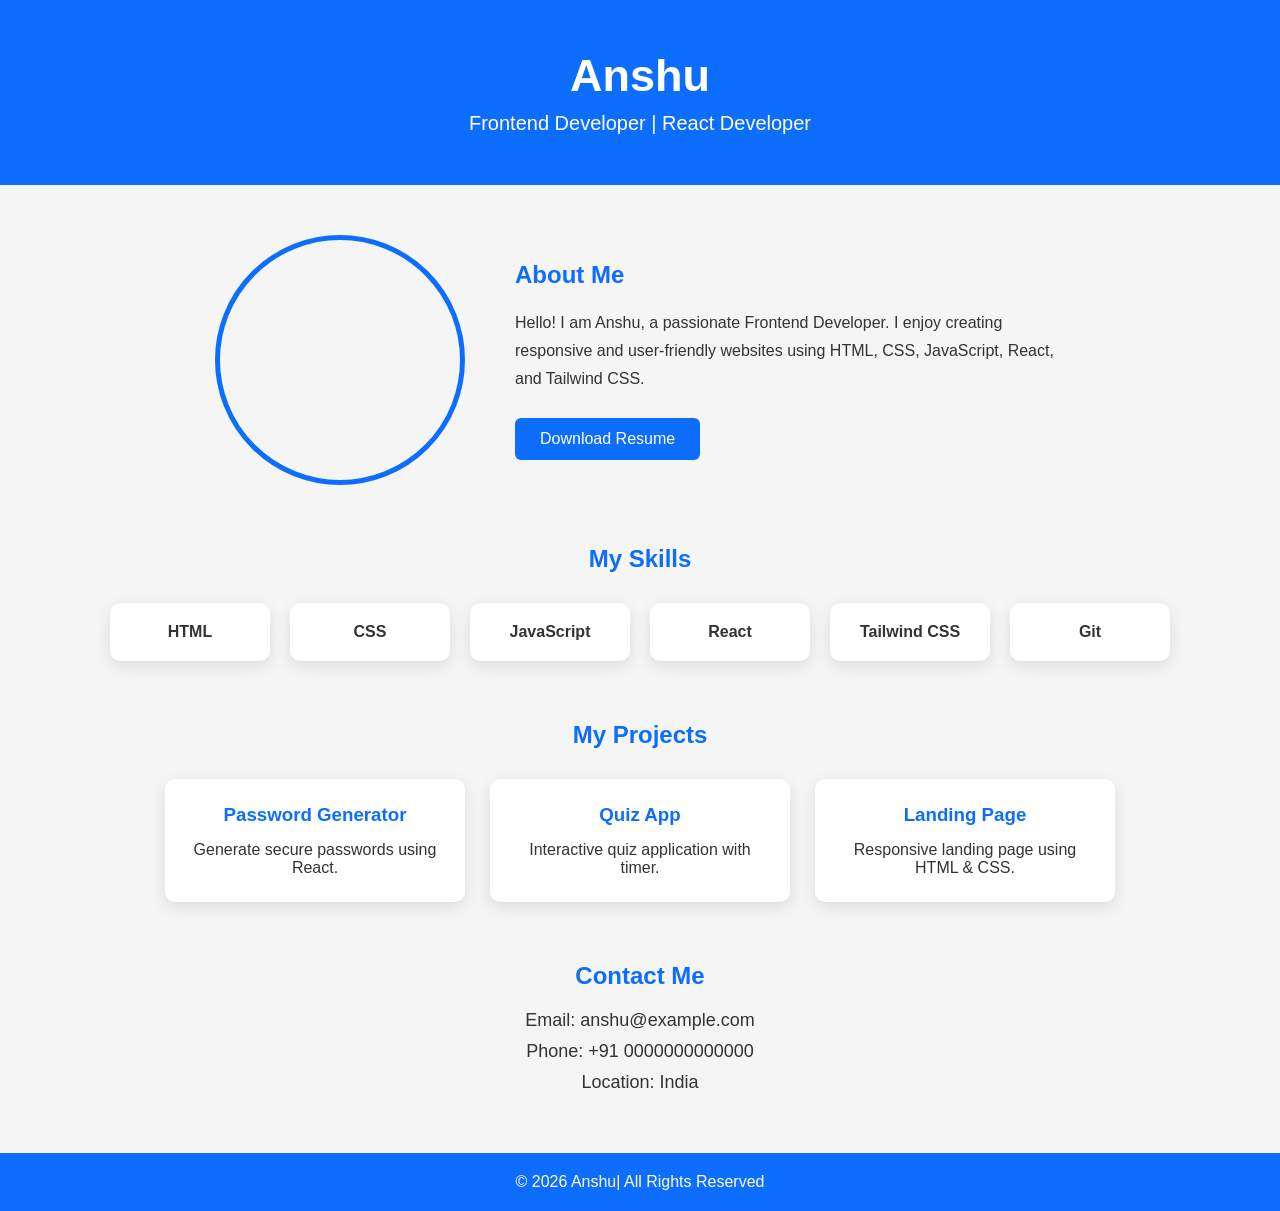
==== PORTFOLIO/index.html @ 14361125 "project uploaded" ====
<!DOCTYPE html>
<html lang="en">
<head>
    <meta charset="UTF-8">
    <meta name="viewport" content="width=device-width, initial-scale=1.0">
    <title>Personal Portfolio</title>
    <link rel="stylesheet" href="style.css">
</head>
<body>

    <!-- Header -->
    <header>
        <h1>Anshu</h1>
        <p>Frontend Developer | React Developer</p>
    </header>

    <!-- About -->
    <section class="about">
        <img src="https://via.placeholder.com/250" alt="Profile">

        <div class="about-text">
            <h2>About Me</h2>
            <p>
                Hello! I am Anshu, a passionate Frontend Developer.
                I enjoy creating responsive and user-friendly websites using
                HTML, CSS, JavaScript, React, and Tailwind CSS.
            </p>

            <a href="#" class="btn">Download Resume</a>
        </div>
    </section>

    <!-- Skills -->
    <section class="skills">
        <h2>My Skills</h2>

        <div class="skill-box">
            <div class="card">HTML</div>
            <div class="card">CSS</div>
            <div class="card">JavaScript</div>
            <div class="card">React</div>
            <div class="card">Tailwind CSS</div>
            <div class="card">Git</div>
        </div>
    </section>

    <!-- Projects -->
    <section class="projects">
        <h2>My Projects</h2>

        <div class="project-container">

            <div class="project-card">
                <h3>Password Generator</h3>
                <p>Generate secure passwords using React.</p>
            </div>

            <div class="project-card">
                <h3>Quiz App</h3>
                <p>Interactive quiz application with timer.</p>
            </div>

            <div class="project-card">
                <h3>Landing Page</h3>
                <p>Responsive landing page using HTML & CSS.</p>
            </div>

        </div>
    </section>

    <!-- Contact -->
    <section class="contact">
        <h2>Contact Me</h2>

        <p>Email: anshu@example.com</p>
        <p>Phone: +91 0000000000000</p>
        <p>Location: India</p>
    </section>

    <!-- Footer -->
    <footer>
        <p>© 2026 Anshu| All Rights Reserved</p>
    </footer>

</body>
</html>
---- PORTFOLIO/style.css ----
*{
    margin:0;
    padding:0;
    box-sizing:border-box;
    font-family:Arial, Helvetica, sans-serif;
}

body{
    background:#f5f5f5;
    color:#333;
}

/* Header */

header{
    background:#0d6efd;
    color:#fff;
    text-align:center;
    padding:50px 20px;
}

header h1{
    font-size:45px;
    margin-bottom:10px;
}

header p{
    font-size:20px;
}

/* About */

.about{
    width:90%;
    max-width:1100px;
    margin:50px auto;
    display:flex;
    align-items:center;
    justify-content:center;
    gap:50px;
}

.about img{
    width:250px;
    height:250px;
    border-radius:50%;
    object-fit:cover;
    border:5px solid #0d6efd;
}

.about-text{
    max-width:550px;
}

.about-text h2{
    margin-bottom:20px;
    color:#0d6efd;
}

.about-text p{
    line-height:28px;
    margin-bottom:25px;
}

.btn{
    display:inline-block;
    text-decoration:none;
    background:#0d6efd;
    color:white;
    padding:12px 25px;
    border-radius:6px;
    transition:.3s;
}

.btn:hover{
    background:#084298;
}

/* Skills */

.skills{
    width:90%;
    max-width:1100px;
    margin:60px auto;
    text-align:center;
}

.skills h2{
    margin-bottom:30px;
    color:#0d6efd;
}

.skill-box{
    display:flex;
    flex-wrap:wrap;
    justify-content:center;
    gap:20px;
}

.card{
    width:160px;
    padding:20px;
    background:white;
    border-radius:10px;
    box-shadow:0 5px 15px rgba(0,0,0,.1);
    transition:.3s;
    font-weight:bold;
}

.card:hover{
    transform:translateY(-5px);
}

/* Projects */

.projects{
    width:90%;
    max-width:1100px;
    margin:60px auto;
    text-align:center;
}

.projects h2{
    margin-bottom:30px;
    color:#0d6efd;
}

.project-container{
    display:flex;
    flex-wrap:wrap;
    justify-content:center;
    gap:25px;
}

.project-card{
    width:300px;
    background:white;
    padding:25px;
    border-radius:10px;
    box-shadow:0 5px 15px rgba(0,0,0,.1);
    transition:.3s;
}

.project-card:hover{
    transform:translateY(-5px);
}

.project-card h3{
    margin-bottom:15px;
    color:#0d6efd;
}

/* Contact */

.contact{
    width:90%;
    max-width:900px;
    margin:60px auto;
    text-align:center;
}

.contact h2{
    margin-bottom:20px;
    color:#0d6efd;
}

.contact p{
    margin:10px 0;
    font-size:18px;
}

/* Footer */

footer{
    background:#0d6efd;
    color:white;
    text-align:center;
    padding:20px;
    margin-top:40px;
}

/* Responsive */

@media(max-width:768px){

.about{
    flex-direction:column;
    text-align:center;
}

.about img{
    width:200px;
    height:200px;
}

header h1{
    font-size:35px;
}

header p{
    font-size:18px;
}

.project-card,
.card{
    width:100%;
}
}
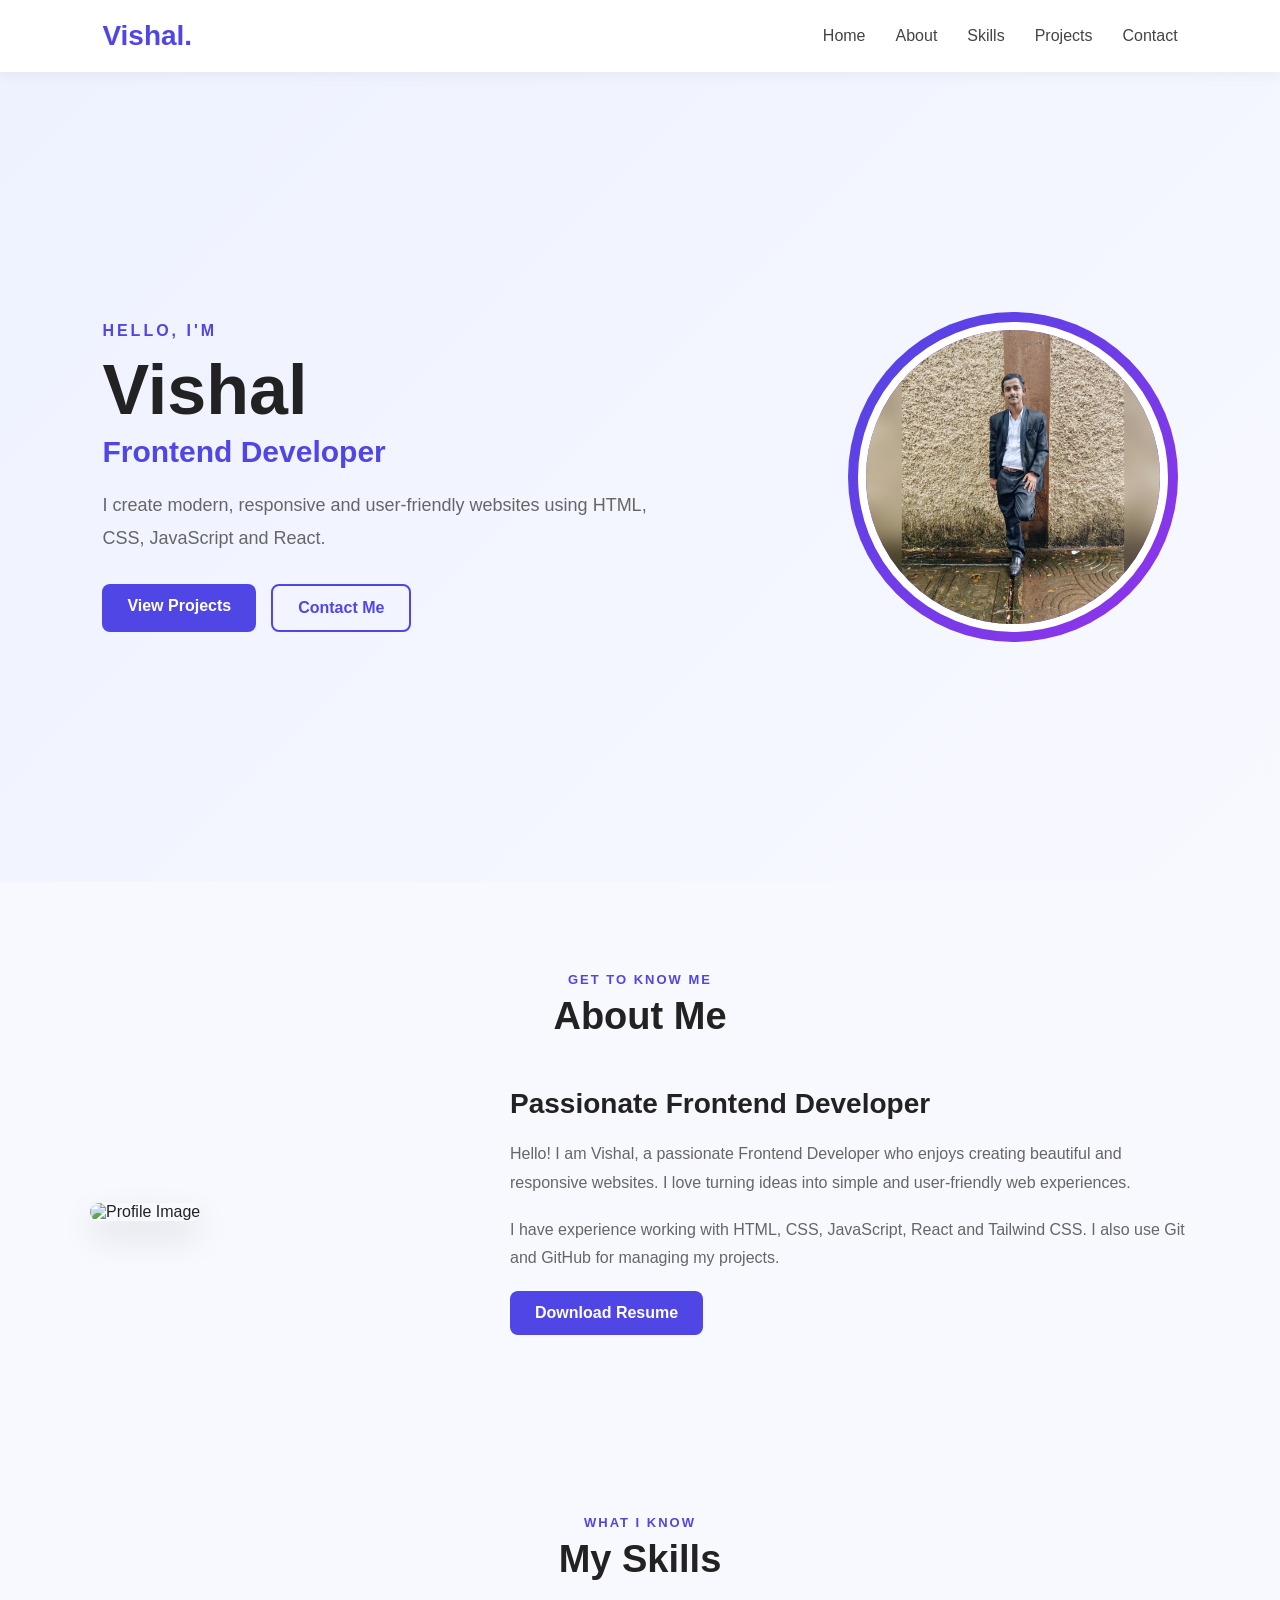
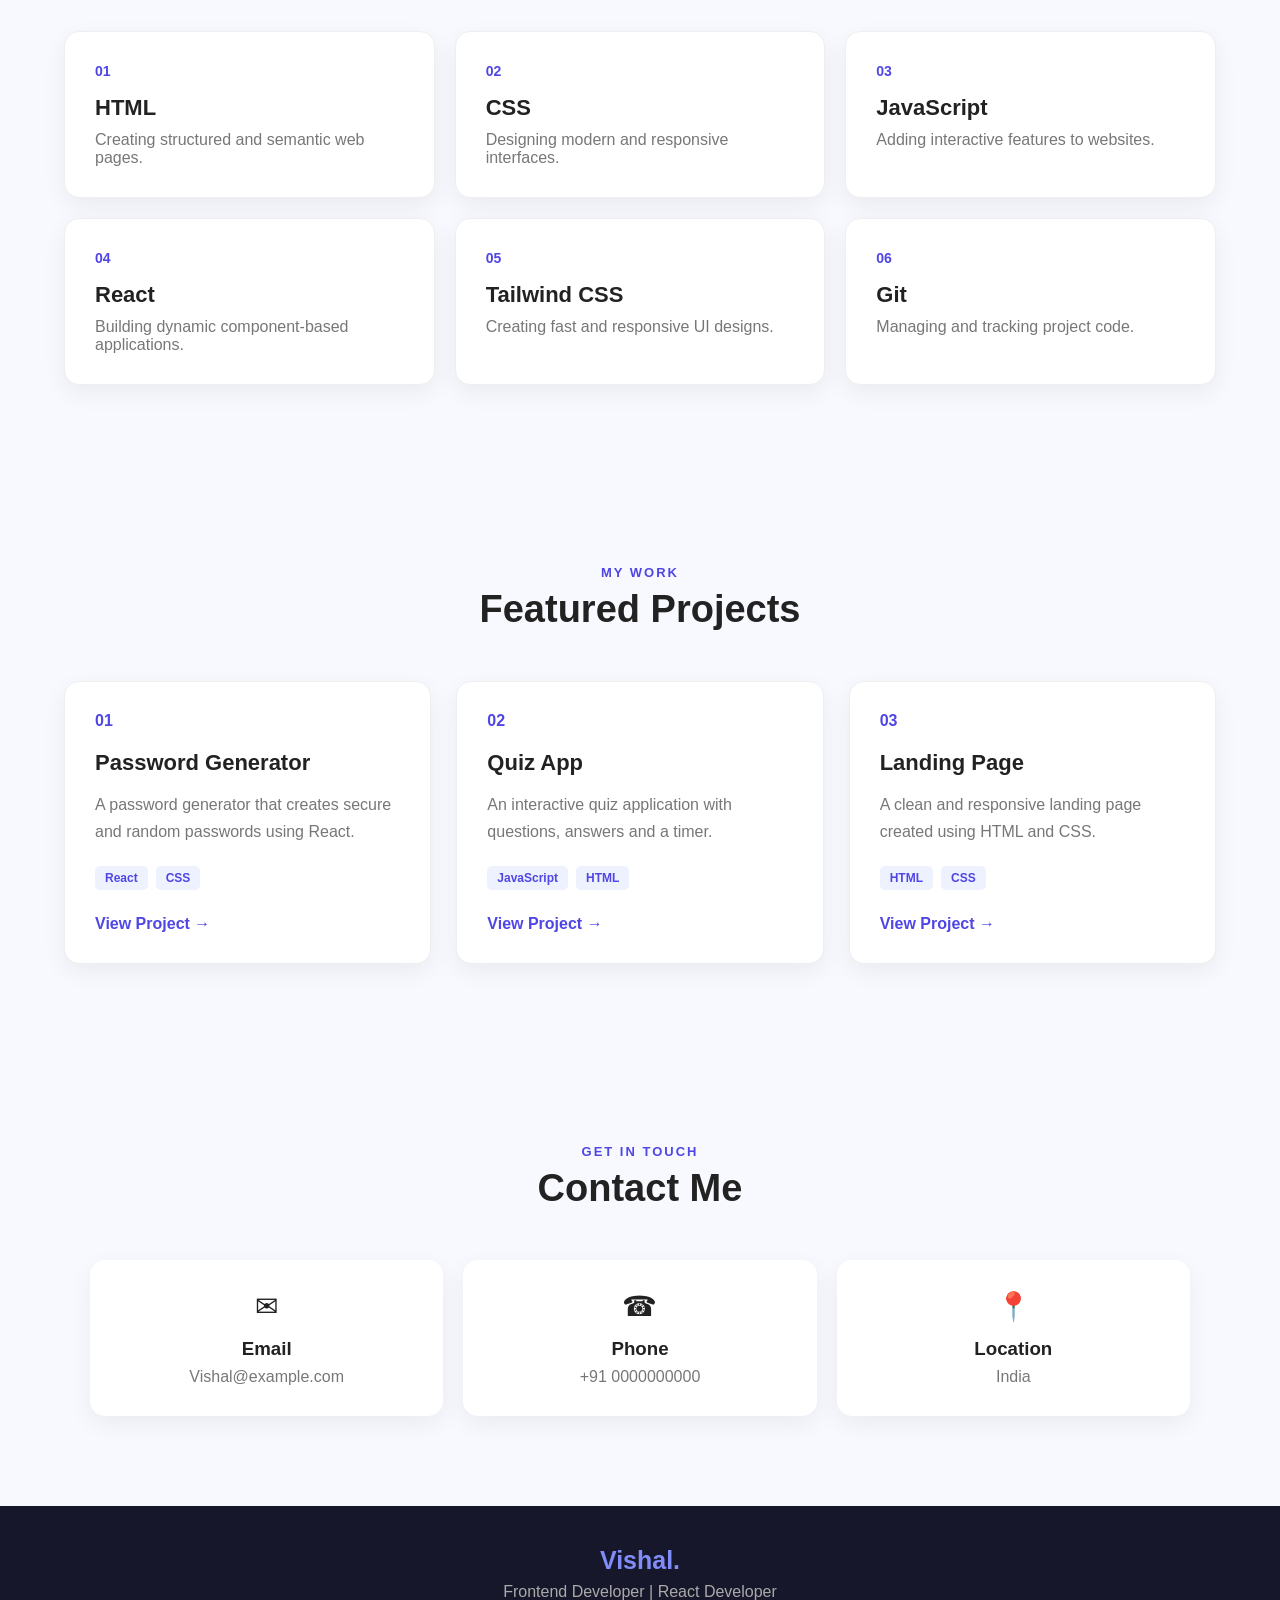
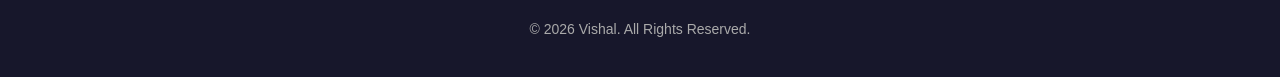
==== commit ed850d97: "Change Code" ====
--- a/PORTFOLIO/index.html
+++ b/PORTFOLIO/index.html
@@ -1,86 +1,305 @@
+
 <!DOCTYPE html>
 <html lang="en">
+
 <head>
     <meta charset="UTF-8">
     <meta name="viewport" content="width=device-width, initial-scale=1.0">
-    <title>Personal Portfolio</title>
+
+    <title>Vishal | Frontend Developer</title>
+
     <link rel="stylesheet" href="style.css">
 </head>
+
 <body>
 
-    <!-- Header -->
-    <header>
-        <h1>Anshu</h1>
-        <p>Frontend Developer | React Developer</p>
-    </header>
-
-    <!-- About -->
-    <section class="about">
-        <img src="https://via.placeholder.com/250" alt="Profile">
-
-        <div class="about-text">
+    <!-- Navbar -->
+    <nav class="navbar">
+
+        <div class="logo">Vishal.</div>
+
+        <div class="nav-links">
+            <a href="#home">Home</a>
+            <a href="#about">About</a>
+            <a href="#skills">Skills</a>
+            <a href="#projects">Projects</a>
+            <a href="#contact">Contact</a>
+        </div>
+
+    </nav>
+
+
+    <!-- Hero Section -->
+    <section class="hero" id="home">
+
+        <div class="hero-text">
+
+            <p class="hello">HELLO, I'M</p>
+
+            <h1>Vishal</h1>
+
+            <h2>Frontend Developer</h2>
+
+            <p>
+                I create modern, responsive and user-friendly
+                websites using HTML, CSS, JavaScript and React.
+            </p>
+
+            <div class="hero-buttons">
+                <a href="#projects" class="btn">View Projects</a>
+                <a href="#contact" class="btn outline">Contact Me</a>
+            </div>
+
+        </div>
+
+        <div class="hero-image">
+
+            <div class="image-circle">
+                <img
+                    src="./GridArt_20250814_140908297.jpg"
+                    alt="Vishal Profile"
+                >
+            </div>
+
+        </div>
+
+    </section>
+
+
+    <!-- About Section -->
+    <section class="about section" id="about">
+
+        <div class="section-title">
+            <p>GET TO KNOW ME</p>
             <h2>About Me</h2>
-            <p>
-                Hello! I am Anshu, a passionate Frontend Developer.
-                I enjoy creating responsive and user-friendly websites using
-                HTML, CSS, JavaScript, React, and Tailwind CSS.
-            </p>
-
-            <a href="#" class="btn">Download Resume</a>
-        </div>
-    </section>
-
-    <!-- Skills -->
-    <section class="skills">
-        <h2>My Skills</h2>
-
-        <div class="skill-box">
-            <div class="card">HTML</div>
-            <div class="card">CSS</div>
-            <div class="card">JavaScript</div>
-            <div class="card">React</div>
-            <div class="card">Tailwind CSS</div>
-            <div class="card">Git</div>
-        </div>
-    </section>
-
-    <!-- Projects -->
-    <section class="projects">
-        <h2>My Projects</h2>
+        </div>
+
+        <div class="about-content">
+
+            <div class="about-image">
+                <img
+                    src="https://via.placeholder.com/300"
+                    alt="Profile Image"
+                >
+            </div>
+
+            <div class="about-text">
+
+                <h3>Passionate Frontend Developer</h3>
+
+                <p>
+                    Hello! I am Vishal, a passionate Frontend Developer
+                    who enjoys creating beautiful and responsive websites.
+                    I love turning ideas into simple and user-friendly
+                    web experiences.
+                </p>
+
+                <p>
+                    I have experience working with HTML, CSS, JavaScript,
+                    React and Tailwind CSS. I also use Git and GitHub
+                    for managing my projects.
+                </p>
+
+                <a href="#" class="btn">Download Resume</a>
+
+            </div>
+
+        </div>
+
+    </section>
+
+
+    <!-- Skills Section -->
+    <section class="skills section" id="skills">
+
+        <div class="section-title">
+            <p>WHAT I KNOW</p>
+            <h2>My Skills</h2>
+        </div>
+
+        <div class="skill-container">
+
+            <div class="skill-card">
+                <span>01</span>
+                <h3>HTML</h3>
+                <p>Creating structured and semantic web pages.</p>
+            </div>
+
+            <div class="skill-card">
+                <span>02</span>
+                <h3>CSS</h3>
+                <p>Designing modern and responsive interfaces.</p>
+            </div>
+
+            <div class="skill-card">
+                <span>03</span>
+                <h3>JavaScript</h3>
+                <p>Adding interactive features to websites.</p>
+            </div>
+
+            <div class="skill-card">
+                <span>04</span>
+                <h3>React</h3>
+                <p>Building dynamic component-based applications.</p>
+            </div>
+
+            <div class="skill-card">
+                <span>05</span>
+                <h3>Tailwind CSS</h3>
+                <p>Creating fast and responsive UI designs.</p>
+            </div>
+
+            <div class="skill-card">
+                <span>06</span>
+                <h3>Git</h3>
+                <p>Managing and tracking project code.</p>
+            </div>
+
+        </div>
+
+    </section>
+
+
+    <!-- Projects Section -->
+    <section class="projects section" id="projects">
+
+        <div class="section-title">
+            <p>MY WORK</p>
+            <h2>Featured Projects</h2>
+        </div>
 
         <div class="project-container">
 
             <div class="project-card">
+
+                <div class="project-number">01</div>
+
                 <h3>Password Generator</h3>
-                <p>Generate secure passwords using React.</p>
-            </div>
+
+                <p>
+                    A password generator that creates secure
+                    and random passwords using React.
+                </p>
+
+                <div class="project-tags">
+                    <span>React</span>
+                    <span>CSS</span>
+                </div>
+
+                <a href="#" class="project-link">View Project →</a>
+
+            </div>
+
 
             <div class="project-card">
+
+                <div class="project-number">02</div>
+
                 <h3>Quiz App</h3>
-                <p>Interactive quiz application with timer.</p>
-            </div>
+
+                <p>
+                    An interactive quiz application with
+                    questions, answers and a timer.
+                </p>
+
+                <div class="project-tags">
+                    <span>JavaScript</span>
+                    <span>HTML</span>
+                </div>
+
+                <a href="#" class="project-link">View Project →</a>
+
+            </div>
+
 
             <div class="project-card">
+
+                <div class="project-number">03</div>
+
                 <h3>Landing Page</h3>
-                <p>Responsive landing page using HTML & CSS.</p>
-            </div>
-
-        </div>
-    </section>
-
-    <!-- Contact -->
-    <section class="contact">
-        <h2>Contact Me</h2>
-
-        <p>Email: anshu@example.com</p>
-        <p>Phone: +91 0000000000000</p>
-        <p>Location: India</p>
-    </section>
+
+                <p>
+                    A clean and responsive landing page
+                    created using HTML and CSS.
+                </p>
+
+                <div class="project-tags">
+                    <span>HTML</span>
+                    <span>CSS</span>
+                </div>
+
+                <a href="#" class="project-link">View Project →</a>
+
+            </div>
+
+        </div>
+
+    </section>
+
+
+    <!-- Contact Section -->
+    <section class="contact section" id="contact">
+
+        <div class="section-title">
+            <p>GET IN TOUCH</p>
+            <h2>Contact Me</h2>
+        </div>
+
+        <div class="contact-container">
+
+            <div class="contact-card">
+
+                <div class="contact-icon">✉</div>
+
+                <h3>Email</h3>
+
+                <p>Vishal@example.com</p>
+
+            </div>
+
+
+            <div class="contact-card">
+
+                <div class="contact-icon">☎</div>
+
+                <h3>Phone</h3>
+
+                <p>+91 0000000000</p>
+
+            </div>
+
+
+            <div class="contact-card">
+
+                <div class="contact-icon">📍</div>
+
+                <h3>Location</h3>
+
+                <p>India</p>
+
+            </div>
+
+        </div>
+
+    </section>
+
 
     <!-- Footer -->
     <footer>
-        <p>© 2026 Anshu| All Rights Reserved</p>
+
+        <h3>Vishal.</h3>
+
+        <p>
+            Frontend Developer | React Developer
+        </p>
+
+        <p class="copyright">
+            © 2026 Vishal. All Rights Reserved.
+        </p>
+
     </footer>
 
 </body>
-</html>+
+</html>
+
--- a/PORTFOLIO/style.css
+++ b/PORTFOLIO/style.css
@@ -1,208 +1,556 @@
-*{
-    margin:0;
-    padding:0;
-    box-sizing:border-box;
-    font-family:Arial, Helvetica, sans-serif;
-}
-
-body{
-    background:#f5f5f5;
-    color:#333;
-}
-
-/* Header */
-
-header{
-    background:#0d6efd;
-    color:#fff;
-    text-align:center;
-    padding:50px 20px;
-}
-
-header h1{
-    font-size:45px;
-    margin-bottom:10px;
-}
-
-header p{
-    font-size:20px;
-}
-
-/* About */
-
-.about{
-    width:90%;
-    max-width:1100px;
-    margin:50px auto;
-    display:flex;
-    align-items:center;
-    justify-content:center;
-    gap:50px;
-}
-
-.about img{
-    width:250px;
-    height:250px;
-    border-radius:50%;
-    object-fit:cover;
-    border:5px solid #0d6efd;
-}
-
-.about-text{
-    max-width:550px;
-}
-
-.about-text h2{
-    margin-bottom:20px;
-    color:#0d6efd;
-}
-
-.about-text p{
-    line-height:28px;
-    margin-bottom:25px;
-}
-
-.btn{
-    display:inline-block;
-    text-decoration:none;
-    background:#0d6efd;
-    color:white;
-    padding:12px 25px;
-    border-radius:6px;
-    transition:.3s;
-}
-
-.btn:hover{
-    background:#084298;
-}
-
-/* Skills */
-
-.skills{
-    width:90%;
-    max-width:1100px;
-    margin:60px auto;
-    text-align:center;
-}
-
-.skills h2{
-    margin-bottom:30px;
-    color:#0d6efd;
-}
-
-.skill-box{
-    display:flex;
-    flex-wrap:wrap;
-    justify-content:center;
-    gap:20px;
-}
-
-.card{
-    width:160px;
-    padding:20px;
-    background:white;
-    border-radius:10px;
-    box-shadow:0 5px 15px rgba(0,0,0,.1);
-    transition:.3s;
-    font-weight:bold;
-}
-
-.card:hover{
-    transform:translateY(-5px);
-}
-
-/* Projects */
-
-.projects{
-    width:90%;
-    max-width:1100px;
-    margin:60px auto;
-    text-align:center;
-}
-
-.projects h2{
-    margin-bottom:30px;
-    color:#0d6efd;
-}
-
-.project-container{
-    display:flex;
-    flex-wrap:wrap;
-    justify-content:center;
-    gap:25px;
-}
-
-.project-card{
-    width:300px;
-    background:white;
-    padding:25px;
-    border-radius:10px;
-    box-shadow:0 5px 15px rgba(0,0,0,.1);
-    transition:.3s;
-}
-
-.project-card:hover{
-    transform:translateY(-5px);
-}
-
-.project-card h3{
-    margin-bottom:15px;
-    color:#0d6efd;
-}
-
-/* Contact */
-
-.contact{
-    width:90%;
-    max-width:900px;
-    margin:60px auto;
-    text-align:center;
-}
-
-.contact h2{
-    margin-bottom:20px;
-    color:#0d6efd;
-}
-
-.contact p{
-    margin:10px 0;
-    font-size:18px;
-}
-
-/* Footer */
-
-footer{
-    background:#0d6efd;
-    color:white;
-    text-align:center;
-    padding:20px;
-    margin-top:40px;
-}
-
-/* Responsive */
-
-@media(max-width:768px){
-
-.about{
-    flex-direction:column;
-    text-align:center;
-}
-
-.about img{
-    width:200px;
-    height:200px;
-}
-
-header h1{
-    font-size:35px;
-}
-
-header p{
-    font-size:18px;
-}
-
-.project-card,
-.card{
-    width:100%;
-}
-}+
+* {
+    margin: 0;
+    padding: 0;
+    box-sizing: border-box;
+    font-family: Arial, Helvetica, sans-serif;
+}
+
+html {
+    scroll-behavior: smooth;
+}
+
+body {
+    background: #f8f9ff;
+    color: #222;
+}
+
+
+/* ================= NAVBAR ================= */
+
+.navbar {
+    width: 100%;
+    padding: 20px 8%;
+    display: flex;
+    justify-content: space-between;
+    align-items: center;
+
+    background: white;
+
+    position: sticky;
+    top: 0;
+    z-index: 1000;
+
+    box-shadow: 0 2px 15px rgba(0, 0, 0, 0.06);
+}
+
+.logo {
+    font-size: 28px;
+    font-weight: bold;
+    color: #4f46e5;
+}
+
+.nav-links {
+    display: flex;
+    gap: 30px;
+}
+
+.nav-links a {
+    text-decoration: none;
+    color: #444;
+    font-weight: 500;
+    transition: 0.3s;
+}
+
+.nav-links a:hover {
+    color: #4f46e5;
+}
+
+
+/* ================= COMMON ================= */
+
+.section {
+    width: 90%;
+    max-width: 1100px;
+    margin: auto;
+    padding: 90px 0;
+}
+
+.section-title {
+    text-align: center;
+    margin-bottom: 50px;
+}
+
+.section-title p {
+    color: #4f46e5;
+    font-size: 13px;
+    font-weight: bold;
+    letter-spacing: 2px;
+    margin-bottom: 8px;
+}
+
+.section-title h2 {
+    font-size: 38px;
+    color: #222;
+}
+
+
+/* ================= HERO ================= */
+
+.hero {
+    min-height: 90vh;
+    padding: 80px 8%;
+
+    display: flex;
+    justify-content: space-between;
+    align-items: center;
+
+    background: linear-gradient(135deg, #eef2ff, #f8f9ff);
+}
+
+.hero-text {
+    max-width: 600px;
+}
+
+.hello {
+    color: #4f46e5;
+    font-weight: bold;
+    letter-spacing: 3px;
+    margin-bottom: 10px;
+}
+
+.hero h1 {
+    font-size: 70px;
+    color: #222;
+    margin-bottom: 5px;
+}
+
+.hero h2 {
+    font-size: 30px;
+    color: #4f46e5;
+    margin-bottom: 20px;
+}
+
+.hero-text > p:not(.hello) {
+    color: #666;
+    font-size: 18px;
+    line-height: 1.8;
+    max-width: 550px;
+}
+
+.hero-buttons {
+    margin-top: 30px;
+    display: flex;
+    gap: 15px;
+}
+
+.btn {
+    display: inline-block;
+    text-decoration: none;
+    padding: 13px 25px;
+    border-radius: 8px;
+
+    background: #4f46e5;
+    color: white;
+
+    font-weight: bold;
+
+    transition: 0.3s;
+}
+
+.btn:hover {
+    background: #3730a3;
+    transform: translateY(-3px);
+}
+
+.btn.outline {
+    background: transparent;
+    color: #4f46e5;
+    border: 2px solid #4f46e5;
+}
+
+.btn.outline:hover {
+    background: #4f46e5;
+    color: white;
+}
+
+
+/* Hero Image */
+
+.hero-image {
+    display: flex;
+    justify-content: center;
+    align-items: center;
+}
+
+.image-circle {
+    width: 330px;
+    height: 330px;
+
+    padding: 10px;
+
+    border-radius: 50%;
+
+    background: linear-gradient(
+        135deg,
+        #4f46e5,
+        #9333ea
+    );
+}
+
+.image-circle img {
+    width: 100%;
+    height: 100%;
+
+    border-radius: 50%;
+
+    object-fit: cover;
+
+    border: 8px solid white;
+}
+
+
+/* ================= ABOUT ================= */
+
+.about-content {
+    display: grid;
+    grid-template-columns: 350px 1fr;
+    gap: 70px;
+    align-items: center;
+}
+
+.about-image img {
+    width: 100%;
+    border-radius: 20px;
+    box-shadow: 0 15px 35px rgba(0, 0, 0, 0.12);
+}
+
+.about-text h3 {
+    font-size: 28px;
+    margin-bottom: 20px;
+}
+
+.about-text p {
+    color: #666;
+    line-height: 1.8;
+    margin-bottom: 18px;
+}
+
+
+/* ================= SKILLS ================= */
+
+.skills {
+    max-width: 1200px;
+}
+
+.skill-container {
+    display: grid;
+    grid-template-columns: repeat(3, 1fr);
+    gap: 20px;
+}
+
+.skill-card {
+    background: white;
+    padding: 30px;
+    border-radius: 15px;
+
+    border: 1px solid #eee;
+
+    box-shadow: 0 8px 25px rgba(0, 0, 0, 0.06);
+
+    transition: 0.3s;
+}
+
+.skill-card:hover {
+    transform: translateY(-8px);
+    border-color: #4f46e5;
+    box-shadow: 0 15px 30px rgba(79, 70, 229, 0.12);
+}
+
+.skill-card span {
+    color: #4f46e5;
+    font-weight: bold;
+    font-size: 14px;
+}
+
+.skill-card h3 {
+    margin: 15px 0 10px;
+    font-size: 22px;
+}
+
+.skill-card p {
+    color: #777;
+}
+
+
+/* ================= PROJECTS ================= */
+
+.projects {
+    max-width: 1200px;
+}
+
+.project-container {
+    display: grid;
+    grid-template-columns: repeat(3, 1fr);
+    gap: 25px;
+}
+
+.project-card {
+    background: white;
+    padding: 30px;
+
+    border-radius: 15px;
+
+    border: 1px solid #eee;
+
+    box-shadow: 0 8px 25px rgba(0, 0, 0, 0.06);
+
+    transition: 0.3s;
+}
+
+.project-card:hover {
+    transform: translateY(-8px);
+    box-shadow: 0 15px 35px rgba(0, 0, 0, 0.12);
+}
+
+.project-number {
+    color: #4f46e5;
+    font-weight: bold;
+    margin-bottom: 20px;
+}
+
+.project-card h3 {
+    font-size: 22px;
+    margin-bottom: 15px;
+}
+
+.project-card p {
+    color: #777;
+    line-height: 1.7;
+    margin-bottom: 20px;
+}
+
+.project-tags {
+    display: flex;
+    gap: 8px;
+    margin-bottom: 25px;
+}
+
+.project-tags span {
+    background: #eef2ff;
+    color: #4f46e5;
+    padding: 5px 10px;
+    border-radius: 5px;
+    font-size: 12px;
+    font-weight: bold;
+}
+
+.project-link {
+    text-decoration: none;
+    color: #4f46e5;
+    font-weight: bold;
+}
+
+
+/* ================= CONTACT ================= */
+
+.contact-container {
+    display: grid;
+    grid-template-columns: repeat(3, 1fr);
+    gap: 20px;
+}
+
+.contact-card {
+    background: white;
+    padding: 30px;
+    text-align: center;
+
+    border-radius: 15px;
+
+    box-shadow: 0 8px 25px rgba(0, 0, 0, 0.06);
+}
+
+.contact-icon {
+    font-size: 28px;
+    margin-bottom: 15px;
+}
+
+.contact-card h3 {
+    margin-bottom: 8px;
+}
+
+.contact-card p {
+    color: #777;
+}
+
+
+/* ================= FOOTER ================= */
+
+footer {
+    background: #17172b;
+    color: white;
+    text-align: center;
+    padding: 40px 20px;
+}
+
+footer h3 {
+    color: #818cf8;
+    font-size: 25px;
+    margin-bottom: 8px;
+}
+
+footer p {
+    color: #aaa;
+}
+
+.copyright {
+    margin-top: 20px;
+    font-size: 14px;
+}
+
+
+/* ================= TABLET ================= */
+
+@media (max-width: 900px) {
+
+    .hero {
+        gap: 40px;
+    }
+
+    .hero h1 {
+        font-size: 55px;
+    }
+
+    .image-circle {
+        width: 270px;
+        height: 270px;
+    }
+
+    .about-content {
+        grid-template-columns: 280px 1fr;
+        gap: 40px;
+    }
+
+    .skill-container,
+    .project-container {
+        grid-template-columns: repeat(2, 1fr);
+    }
+}
+
+
+/* ================= MOBILE ================= */
+
+@media (max-width: 650px) {
+
+    .navbar {
+        padding: 18px 5%;
+        flex-direction: column;
+        gap: 15px;
+    }
+
+    .nav-links {
+        width: 100%;
+        justify-content: center;
+        gap: 15px;
+        flex-wrap: wrap;
+    }
+
+    .nav-links a {
+        font-size: 14px;
+    }
+
+
+    .hero {
+        min-height: auto;
+        padding: 70px 5%;
+
+        flex-direction: column-reverse;
+
+        text-align: center;
+    }
+
+    .hero h1 {
+        font-size: 48px;
+    }
+
+    .hero h2 {
+        font-size: 24px;
+    }
+
+    .hero-text > p:not(.hello) {
+        font-size: 16px;
+    }
+
+    .hero-buttons {
+        justify-content: center;
+        flex-wrap: wrap;
+    }
+
+    .image-circle {
+        width: 220px;
+        height: 220px;
+    }
+
+
+    .section {
+        padding: 65px 0;
+    }
+
+    .section-title h2 {
+        font-size: 30px;
+    }
+
+
+    .about-content {
+        grid-template-columns: 1fr;
+        text-align: center;
+    }
+
+    .about-image {
+        max-width: 280px;
+        margin: auto;
+    }
+
+
+    .skill-container,
+    .project-container,
+    .contact-container {
+        grid-template-columns: 1fr;
+    }
+
+
+    .skill-card,
+    .project-card {
+        text-align: center;
+    }
+
+    .project-tags {
+        justify-content: center;
+    }
+}
+
+
+/* ================= SMALL MOBILE ================= */
+
+@media (max-width: 400px) {
+
+    .nav-links {
+        gap: 10px;
+    }
+
+    .nav-links a {
+        font-size: 13px;
+    }
+
+    .hero h1 {
+        font-size: 40px;
+    }
+
+    .hero h2 {
+        font-size: 21px;
+    }
+
+    .image-circle {
+        width: 190px;
+        height: 190px;
+    }
+
+    .btn {
+        width: 100%;
+    }
+
+    .hero-buttons {
+        width: 100%;
+    }
+}
+
